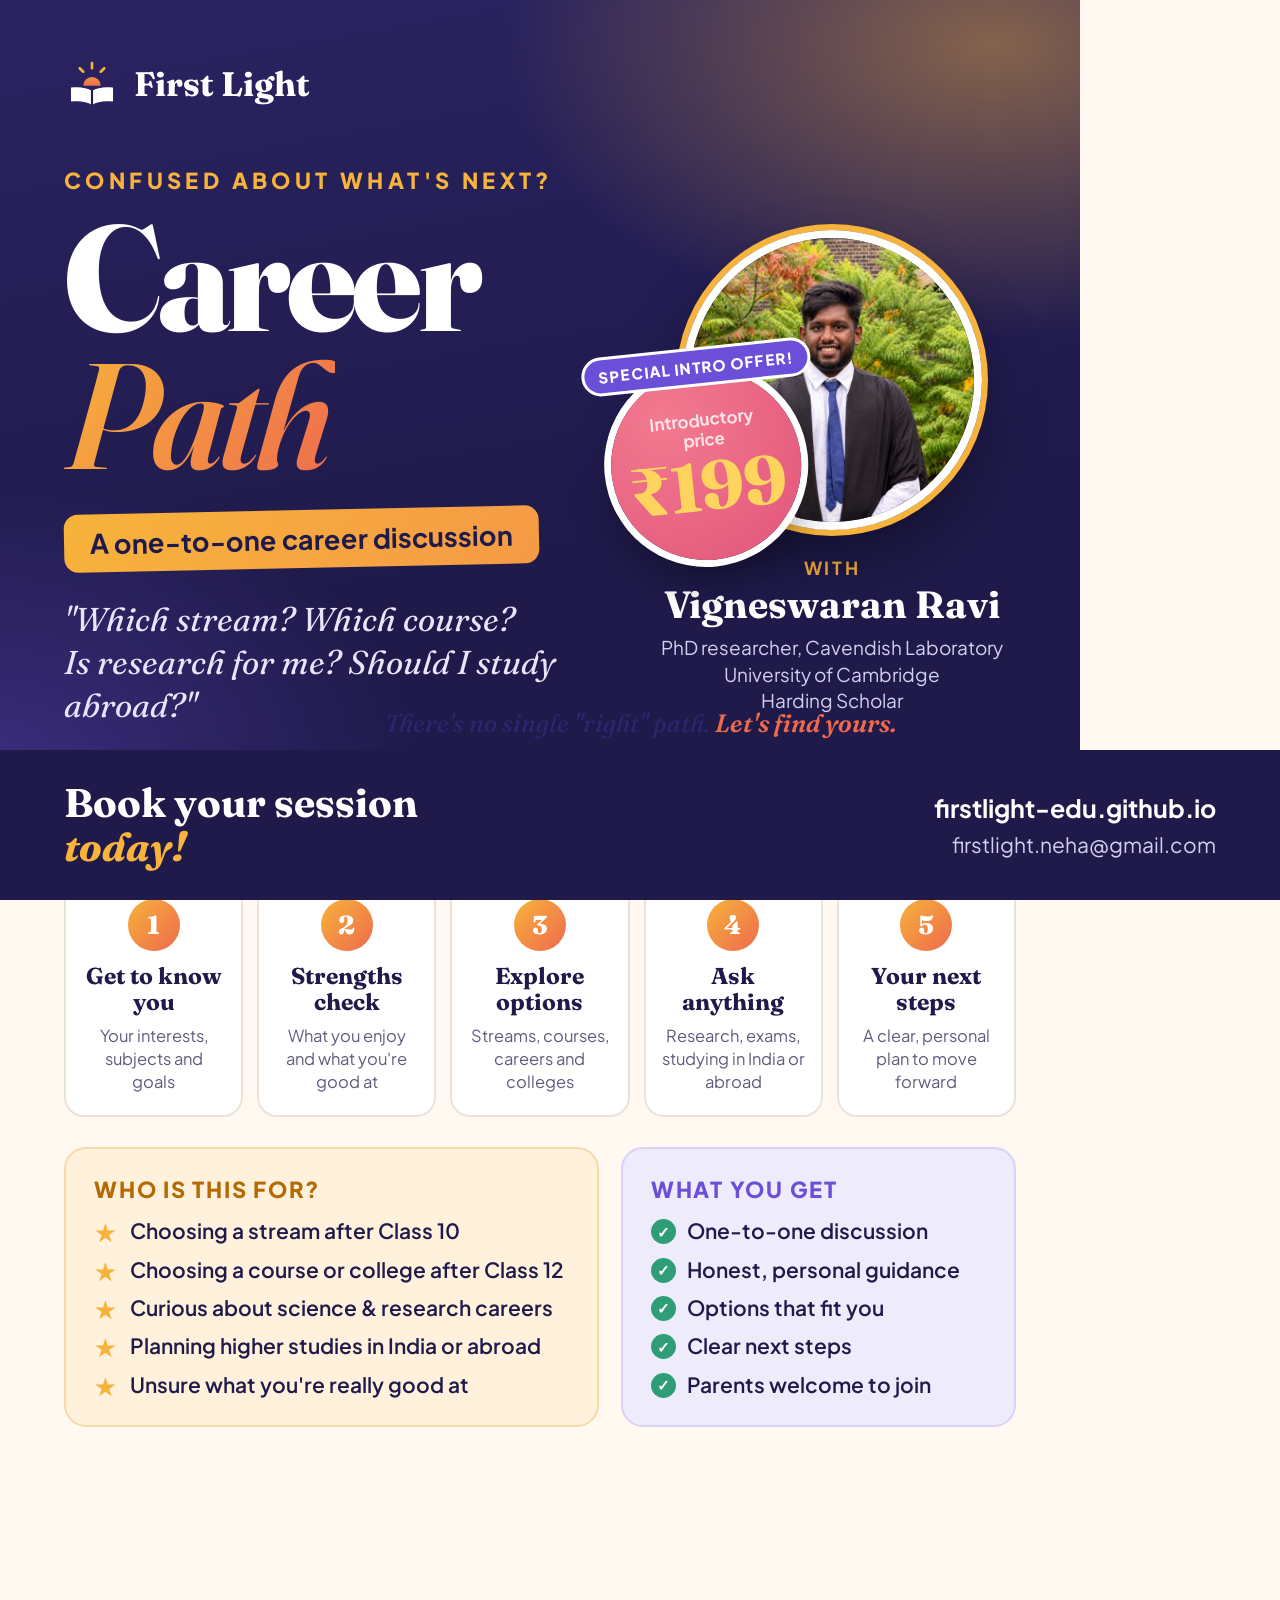
==== posters/career-path.html @ c446cdd4 "Open Career Path bookings (₹199) with poster and details section Career Path: one-to-one career disc" ====
<!doctype html>
<html lang="en">
<head>
<meta charset="utf-8">
<title>Career Path poster</title>
<link rel="preconnect" href="https://fonts.googleapis.com">
<link rel="preconnect" href="https://fonts.gstatic.com" crossorigin>
<link href="https://fonts.googleapis.com/css2?family=Fraunces:ital,opsz,wght@0,9..144,600;0,9..144,700;0,9..144,800;1,9..144,500;1,9..144,600&family=Plus+Jakarta+Sans:wght@500;600;700;800&display=swap" rel="stylesheet">
<style>
  /* Poster source. Rendered to images/career-path-poster.jpg (1080 x 1620). */
  :root { --ink:#1F1A4A; --ink2:#2E2770; --sun:#F7B33B; --coral:#EE6A4D; --rose:#E2557A; --cream:#FFF9F1; --sand:#F6EEE3; --muted:#5F5C7E; --green:#2F9E77; --violet:#6C4FD8; }
  * { box-sizing: border-box; margin: 0; padding: 0; }
  html, body { width: 1080px; height: 1620px; overflow: hidden; }
  body { font-family: "Plus Jakarta Sans", sans-serif; color: var(--ink); background: var(--cream); }

  /* ---------- Top (dark) ---------- */
  .top {
    position: relative; height: 760px; padding: 56px 64px 0;
    background:
      radial-gradient(700px 420px at 92% 6%, rgba(247,179,59,.45), transparent 70%),
      radial-gradient(600px 400px at 0% 100%, rgba(108,79,216,.35), transparent 70%),
      linear-gradient(170deg, #2A2361, var(--ink) 70%);
    color: #fff; overflow: hidden;
  }
  .brand { display: flex; align-items: center; gap: 14px; font-family: Fraunces, serif; font-weight: 700; font-size: 34px; }
  .brand img { width: 56px; height: 56px; }
  .kicker { margin-top: 54px; font-size: 22px; font-weight: 800; letter-spacing: .2em; text-transform: uppercase; color: var(--sun); }
  h1 { font-family: Fraunces, serif; font-weight: 800; font-size: 150px; line-height: .92; letter-spacing: -.03em; margin-top: 14px; }
  h1 em { font-style: italic; font-weight: 600; background: linear-gradient(120deg, var(--sun), var(--coral)); -webkit-background-clip: text; background-clip: text; color: transparent; padding-right: 8px; }
  .sub { margin-top: 26px; display: inline-block; font-size: 27px; font-weight: 700; color: var(--ink);
         background: linear-gradient(120deg, var(--sun), #F59A45); padding: 12px 26px; border-radius: 14px; transform: rotate(-1.2deg); }
  .question { margin-top: 30px; max-width: 560px; font-family: Fraunces, serif; font-style: italic; font-size: 33px; line-height: 1.3; color: #E8E5FA; }

  .photo-wrap { position: absolute; right: 48px; top: 230px; width: 400px; text-align: center; }
  .photo-box { position: relative; width: 316px; margin: 0 auto; }
  .photo {
    width: 300px; height: 300px; border-radius: 50%; object-fit: cover; object-position: 50% 28%;
    border: 8px solid #fff; box-shadow: 0 0 0 6px var(--sun), 0 30px 60px rgba(0,0,0,.35); margin: 0 auto;
  }
  .with { margin-top: 22px; font-size: 18px; font-weight: 700; letter-spacing: .14em; text-transform: uppercase; color: var(--sun); }
  .name { font-family: Fraunces, serif; font-weight: 700; font-size: 38px; margin-top: 2px; }
  .cred { font-size: 19px; line-height: 1.4; color: #D3CFEE; margin-top: 6px; }

  .price {
    position: absolute; left: -84px; bottom: -26px; display: grid; justify-items: center; gap: 0; transform: rotate(-6deg);
  }
  .price-badge {
    width: 190px; height: 190px; border-radius: 50%; display: grid; place-content: center; text-align: center;
    background: radial-gradient(circle at 30% 25%, #F27A8F, var(--rose)); box-shadow: 0 0 0 7px #fff, 0 20px 40px rgba(0,0,0,.35);
  }
  .price-badge small { display: block; font-size: 17px; font-weight: 700; color: #FFE3E9; line-height: 1.2; }
  .price-badge strong { display: block; font-family: Fraunces, serif; font-size: 68px; font-weight: 800; line-height: 1; color: #FFD45E; margin: 2px 0; }
  .price-pill { order: -1; margin-bottom: -16px; position: relative; z-index: 1; font-size: 15px; font-weight: 800; letter-spacing: .08em; text-transform: uppercase; color: #fff;
                background: var(--violet); padding: 7px 14px; border-radius: 999px; border: 3px solid #fff; white-space: nowrap; }

  /* ---------- Bottom (light) ---------- */
  .bottom { padding: 46px 64px 0; }
  .section-title {
    display: inline-block; font-size: 23px; font-weight: 800; letter-spacing: .1em; text-transform: uppercase; color: #fff;
    background: var(--ink); padding: 10px 22px; border-radius: 12px;
  }
  .steps { display: grid; grid-template-columns: repeat(5, 1fr); gap: 14px; margin-top: 22px; }
  .step { background: #fff; border: 2px solid #ECE3D6; border-radius: 20px; padding: 20px 16px 22px; text-align: center; }
  .step .n {
    width: 52px; height: 52px; border-radius: 50%; margin: 0 auto 12px; display: grid; place-items: center;
    font-family: Fraunces, serif; font-weight: 800; font-size: 26px; color: #fff; background: linear-gradient(135deg, var(--sun), var(--coral));
  }
  .step h3 { font-family: Fraunces, serif; font-size: 23px; line-height: 1.15; color: var(--ink); }
  .step p { font-size: 16.5px; line-height: 1.4; color: var(--muted); margin-top: 8px; }

  .cols { display: grid; grid-template-columns: 1.15fr .85fr; gap: 22px; margin-top: 30px; }
  .card { border-radius: 22px; padding: 26px 28px; }
  .card.who { background: #FFF1DC; border: 2px solid #F8D9A6; }
  .card.get { background: #EEEBFB; border: 2px solid #D9D2F6; }
  .card h2 { font-size: 22px; font-weight: 800; letter-spacing: .08em; text-transform: uppercase; margin-bottom: 14px; }
  .card.who h2 { color: #B46A00; }
  .card.get h2 { color: var(--violet); }
  .card ul { list-style: none; display: grid; gap: 10px; }
  .card li { position: relative; padding-left: 36px; font-size: 21px; font-weight: 600; line-height: 1.35; }
  .card.who li::before { content: "★"; position: absolute; left: 0; top: -1px; color: var(--sun); font-size: 25px; }
  .card.get li::before {
    content: "✓"; position: absolute; left: 0; top: 2px; width: 25px; height: 25px; border-radius: 50%;
    background: var(--green); color: #fff; font-size: 15px; font-weight: 800; display: grid; place-items: center;
  }

  .footer {
    position: absolute; left: 0; right: 0; bottom: 0; height: 150px; padding: 0 64px;
    background: var(--ink); color: #fff; display: flex; align-items: center; justify-content: space-between;
  }
  .footer .cta { font-family: Fraunces, serif; font-size: 40px; font-weight: 700; line-height: 1.1; }
  .footer .cta em { font-style: italic; color: var(--sun); }
  .footer .contact { text-align: right; font-size: 21px; line-height: 1.6; color: #D3CFEE; }
  .footer .contact strong { color: #fff; font-size: 25px; }
  .tagline { position: absolute; left: 0; right: 0; bottom: 162px; text-align: center; font-family: Fraunces, serif; font-style: italic; font-size: 25px; color: var(--ink2); }
  .tagline b { color: var(--coral); font-weight: 600; }
</style>
</head>
<body>
  <section class="top">
    <div class="brand"><img src="../images/logo-light.svg" alt=""> First Light</div>

    <p class="kicker">Confused about what's next?</p>
    <h1>Career<br><em>Path</em></h1>
    <p class="sub">A one-to-one career discussion</p>
    <p class="question">"Which stream? Which course?<br>Is research for me? Should I study abroad?"</p>

    <div class="photo-wrap">
      <div class="photo-box">
        <img class="photo" src="../images/vigneswaran.jpg" alt="">
        <div class="price">
          <div class="price-badge"><small>Introductory<br>price</small><strong>₹199</strong></div>
          <span class="price-pill">Special intro offer!</span>
        </div>
      </div>
      <p class="with">With</p>
      <p class="name">Vigneswaran Ravi</p>
      <p class="cred">PhD researcher, Cavendish Laboratory<br>University of Cambridge<br>Harding Scholar</p>
    </div>
  </section>

  <section class="bottom">
    <span class="section-title">What happens in the session?</span>
    <div class="steps">
      <div class="step"><div class="n">1</div><h3>Get to know you</h3><p>Your interests, subjects and goals</p></div>
      <div class="step"><div class="n">2</div><h3>Strengths check</h3><p>What you enjoy and what you're good at</p></div>
      <div class="step"><div class="n">3</div><h3>Explore options</h3><p>Streams, courses, careers and colleges</p></div>
      <div class="step"><div class="n">4</div><h3>Ask anything</h3><p>Research, exams, studying in India or abroad</p></div>
      <div class="step"><div class="n">5</div><h3>Your next steps</h3><p>A clear, personal plan to move forward</p></div>
    </div>

    <div class="cols">
      <div class="card who">
        <h2>Who is this for?</h2>
        <ul>
          <li>Choosing a stream after Class 10</li>
          <li>Choosing a course or college after Class 12</li>
          <li>Curious about science &amp; research careers</li>
          <li>Planning higher studies in India or abroad</li>
          <li>Unsure what you're really good at</li>
        </ul>
      </div>
      <div class="card get">
        <h2>What you get</h2>
        <ul>
          <li>One-to-one discussion</li>
          <li>Honest, personal guidance</li>
          <li>Options that fit you</li>
          <li>Clear next steps</li>
          <li>Parents welcome to join</li>
        </ul>
      </div>
    </div>
  </section>

  <p class="tagline">There's no single "right" path. <b>Let's find yours.</b></p>

  <footer class="footer">
    <p class="cta">Book your session<br><em>today!</em></p>
    <p class="contact"><strong>firstlight-edu.github.io</strong><br>firstlight.neha@gmail.com</p>
  </footer>
</body>
</html>
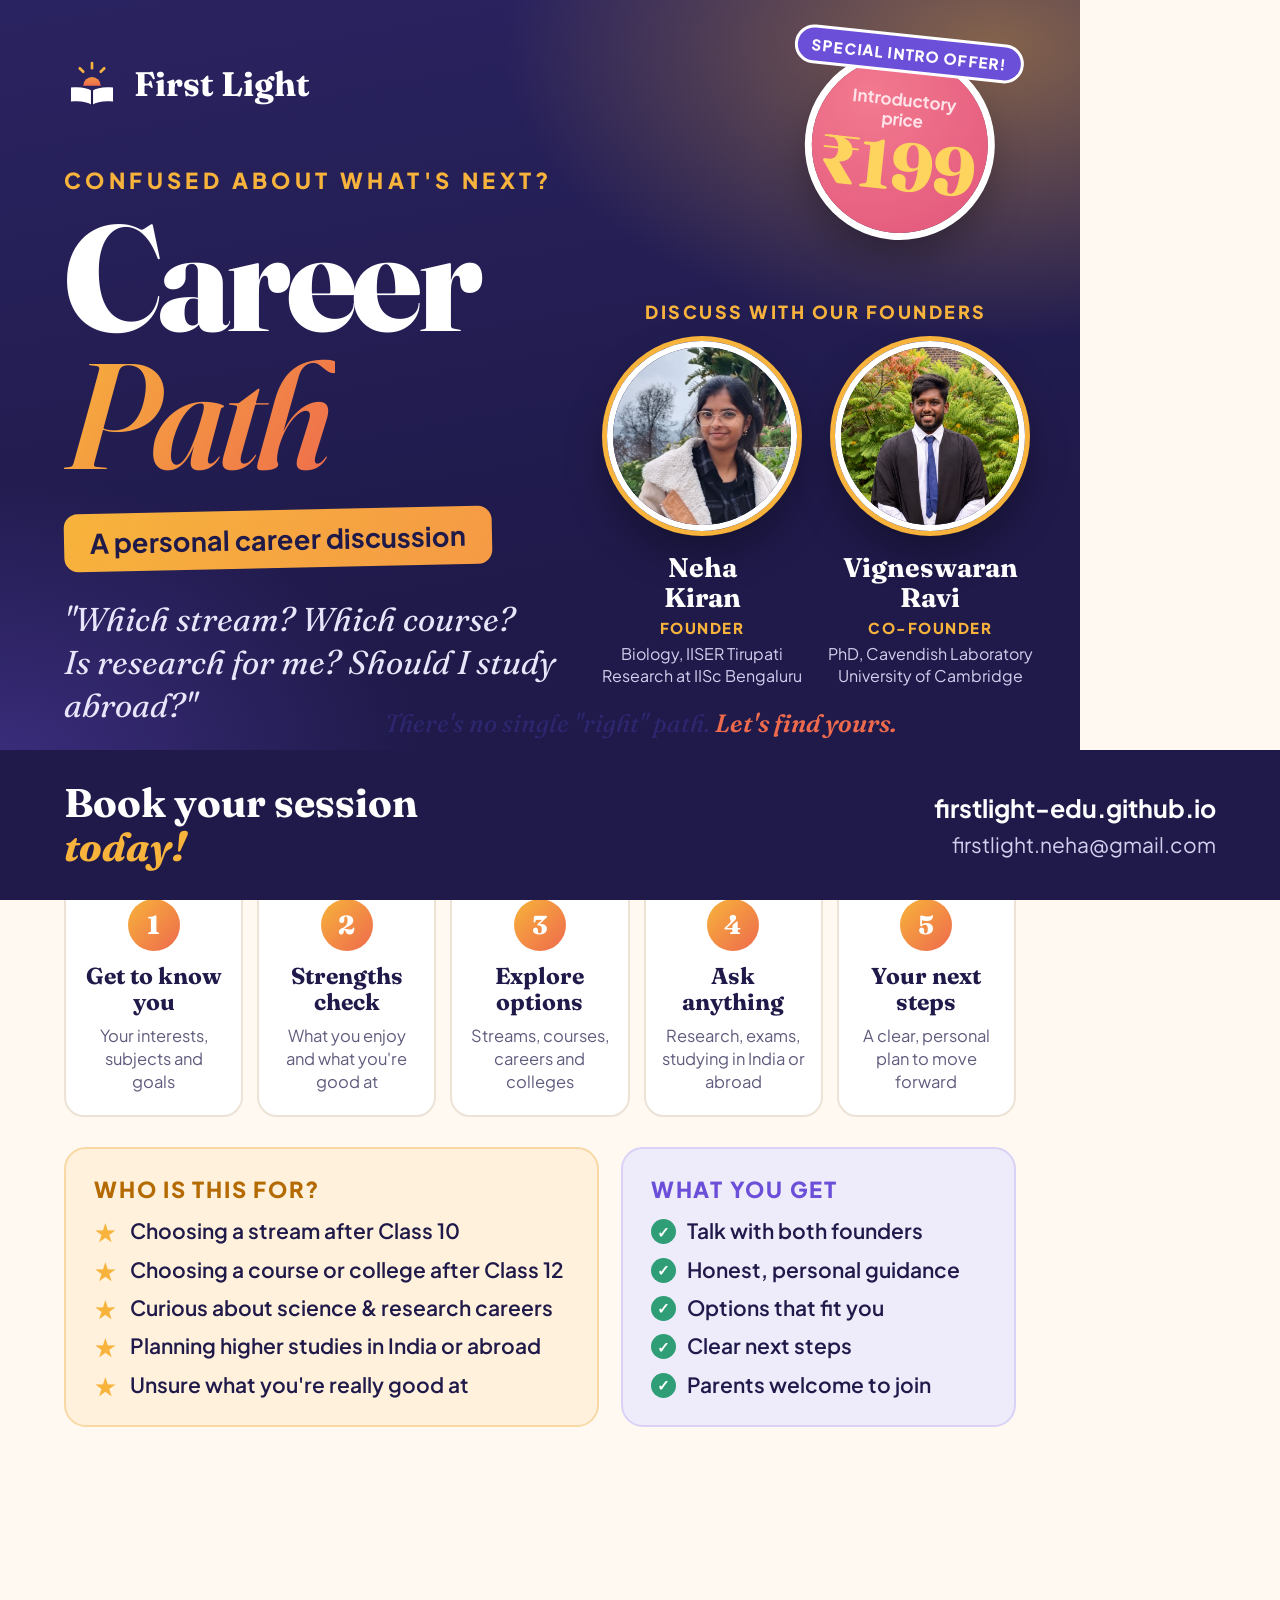
==== commit 5cf5bf45: "Career Path: discussion with both founders (Neha Kiran and Vigneswaran Ravi) Updates poster and webs" ====
--- a/posters/career-path.html
+++ b/posters/career-path.html
@@ -31,8 +31,14 @@
          background: linear-gradient(120deg, var(--sun), #F59A45); padding: 12px 26px; border-radius: 14px; transform: rotate(-1.2deg); }
   .question { margin-top: 30px; max-width: 560px; font-family: Fraunces, serif; font-style: italic; font-size: 33px; line-height: 1.3; color: #E8E5FA; }
 
-  .photo-wrap { position: absolute; right: 48px; top: 230px; width: 400px; text-align: center; }
-  .photo-box { position: relative; width: 316px; margin: 0 auto; }
+  .people-wrap { position: absolute; right: 44px; top: 300px; width: 440px; text-align: center; }
+  .people-label { font-size: 18px; font-weight: 800; letter-spacing: .14em; text-transform: uppercase; color: var(--sun); margin-bottom: 18px; }
+  .people { display: grid; grid-template-columns: 1fr 1fr; gap: 16px; }
+  .person .photo { width: 190px; height: 190px; border-width: 6px; box-shadow: 0 0 0 5px var(--sun), 0 20px 40px rgba(0,0,0,.35); }
+  .person .pname { font-family: Fraunces, serif; font-weight: 700; font-size: 27px; line-height: 1.1; margin-top: 18px; }
+  .person .prole { font-size: 15px; font-weight: 800; letter-spacing: .1em; text-transform: uppercase; color: var(--sun); margin-top: 6px; }
+  .person .pcred { font-size: 16px; line-height: 1.35; color: #D3CFEE; margin-top: 6px; }
+  .price-top { position: absolute; right: 64px; top: 34px; }
   .photo {
     width: 300px; height: 300px; border-radius: 50%; object-fit: cover; object-position: 50% 28%;
     border: 8px solid #fff; box-shadow: 0 0 0 6px var(--sun), 0 30px 60px rgba(0,0,0,.35); margin: 0 auto;
@@ -42,10 +48,10 @@
   .cred { font-size: 19px; line-height: 1.4; color: #D3CFEE; margin-top: 6px; }
 
   .price {
-    position: absolute; left: -84px; bottom: -26px; display: grid; justify-items: center; gap: 0; transform: rotate(-6deg);
+    display: grid; justify-items: center; gap: 0; transform: rotate(6deg);
   }
   .price-badge {
-    width: 190px; height: 190px; border-radius: 50%; display: grid; place-content: center; text-align: center;
+    width: 176px; height: 176px; border-radius: 50%; display: grid; place-content: center; text-align: center;
     background: radial-gradient(circle at 30% 25%, #F27A8F, var(--rose)); box-shadow: 0 0 0 7px #fff, 0 20px 40px rgba(0,0,0,.35);
   }
   .price-badge small { display: block; font-size: 17px; font-weight: 700; color: #FFE3E9; line-height: 1.2; }
@@ -101,20 +107,32 @@
 
     <p class="kicker">Confused about what's next?</p>
     <h1>Career<br><em>Path</em></h1>
-    <p class="sub">A one-to-one career discussion</p>
+    <p class="sub">A personal career discussion</p>
     <p class="question">"Which stream? Which course?<br>Is research for me? Should I study abroad?"</p>
 
-    <div class="photo-wrap">
-      <div class="photo-box">
-        <img class="photo" src="../images/vigneswaran.jpg" alt="">
-        <div class="price">
-          <div class="price-badge"><small>Introductory<br>price</small><strong>₹199</strong></div>
-          <span class="price-pill">Special intro offer!</span>
+    <div class="price-top">
+      <div class="price">
+        <span class="price-pill">Special intro offer!</span>
+        <div class="price-badge"><small>Introductory<br>price</small><strong>₹199</strong></div>
+      </div>
+    </div>
+
+    <div class="people-wrap">
+      <p class="people-label">Discuss with our founders</p>
+      <div class="people">
+        <div class="person">
+          <img class="photo" src="../images/neha.jpg" alt="">
+          <p class="pname">Neha<br>Kiran</p>
+          <p class="prole">Founder</p>
+          <p class="pcred">Biology, IISER Tirupati<br>Research at IISc Bengaluru</p>
+        </div>
+        <div class="person">
+          <img class="photo" src="../images/vigneswaran.jpg" alt="">
+          <p class="pname">Vigneswaran<br>Ravi</p>
+          <p class="prole">Co-founder</p>
+          <p class="pcred">PhD, Cavendish Laboratory<br>University of Cambridge</p>
         </div>
       </div>
-      <p class="with">With</p>
-      <p class="name">Vigneswaran Ravi</p>
-      <p class="cred">PhD researcher, Cavendish Laboratory<br>University of Cambridge<br>Harding Scholar</p>
     </div>
   </section>
 
@@ -142,7 +160,7 @@
       <div class="card get">
         <h2>What you get</h2>
         <ul>
-          <li>One-to-one discussion</li>
+          <li>Talk with both founders</li>
           <li>Honest, personal guidance</li>
           <li>Options that fit you</li>
           <li>Clear next steps</li>
